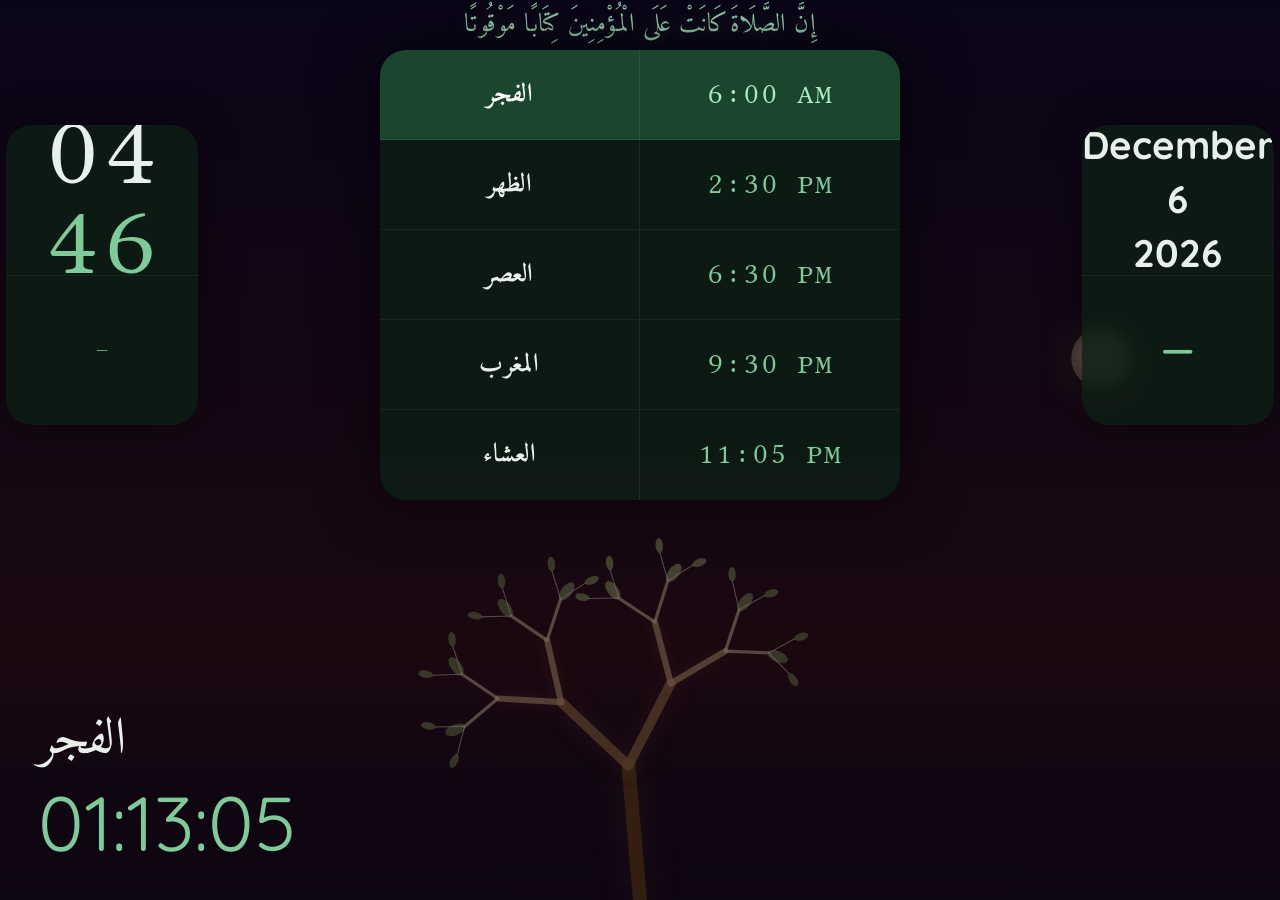
==== index.html @ 0113de21 "Add files via upload" ====
<!DOCTYPE html>
<html lang="en">

<head>
  <meta charset="UTF-8">
  <meta name="viewport" content="width=device-width, initial-scale=1.0">
  <title>Salati</title>
  <link rel="stylesheet" href="styles.css">
  <link href="https://fonts.googleapis.com/css2?family=Libertinus+Mono&display=swap" rel="stylesheet">
  <link href="https://fonts.googleapis.com/css2?family=Quicksand:wght@400;500;600;700&display=swap" rel="stylesheet">
  <link href="https://fonts.googleapis.com/css2?family=Amiri:wght@400;700&display=swap" rel="stylesheet">
</head>

<body>

  <!-- Tree layer (behind everything) -->
  <canvas id="stars"></canvas>
  <canvas id="tree"></canvas>
  <canvas id="tree-fg"></canvas>
  <div id="fog"></div>

  <!-- Arabic verse at top -->
  <div id="arabic-verse">إِنَّ الصَّلَاةَ كَانَتْ عَلَى الْمُؤْمِنِينَ كِتَابًا مَوْقُوتًا</div>

  <!-- UI layer -->
  <div id="panel-left">
    <div class="panel-half panel-top" id="panel-time">
      <span id="timeHour">00</span>
      <span id="timeMinute">00</span>
    </div>
    <div class="panel-half panel-bottom" id="panel-weather">
      <span id="currentWeather">—</span>
    </div>
  </div>

  <div id="prayer-table">

    <div class="prayer-row" id="fajrrow">
      <div class="col prayername" id="fajr-name">الفجر</div>
      <div class="col prayeriqamah" id="fajr-iqamah">6:00 AM</div>
    </div>

    <div class="prayer-row" id="dhuhrrow">
      <div class="col prayername" id="dhuhr-name">الظهر</div>
      <div class="col prayeriqamah" id="dhuhr-iqamah">2:30 PM</div>
    </div>

    <div class="prayer-row" id="asrrow">
      <div class="col prayername" id="asr-name">العصر</div>
      <div class="col prayeriqamah" id="asr-iqamah">6:30 PM</div>
    </div>

    <div class="prayer-row" id="maghribrow">
      <div class="col prayername" id="maghrib-name">المغرب</div>
      <div class="col prayeriqamah" id="maghrib-iqamah">9:30 PM</div>
    </div>

    <div class="prayer-row" id="isharow">
      <div class="col prayername" id="isha-name">العشاء</div>
      <div class="col prayeriqamah" id="isha-iqamah">11:05 PM</div>
    </div>

  </div>

  <div id="panel-right">
    <div class="panel-half panel-top" id="panel-date">
      <span id="currentDate">—</span>
    </div>
    <div class="panel-half panel-bottom" id="panel-hijri">
      <span id="hijriDate">—</span>
    </div>
  </div>

  <div id="countdown">
    <span id="countdown-name">—</span>
    <br>
    <span id="countdown-time">--:--:--</span>
  </div>

  <script src="tree.js"></script>
  <script src="app.js"></script>
</body>

</html>
---- styles.css ----
*, *::before, *::after {
  box-sizing: border-box;
  margin: 0;
  padding: 0;
}

body {
  background-color: #090c14;
  min-height: 100vh;
  position: relative;
  font-family: 'Quicksand', sans-serif;
  overflow: hidden;
}

/* ─── Tree layer ─── */
#stars,
#tree {
  position: fixed;
  inset: 0;
  display: block;
  z-index: 0;
  pointer-events: none;
}

#fog {
  position: fixed;
  bottom: 0; left: 0; right: 0;
  height: 22vh;
  z-index: 1;
  pointer-events: none;
}

#tree-fg {
  position: fixed;
  inset: 0;
  display: block;
  z-index: 10;
  pointer-events: none;
}

/* ─── Countdown ─── */
#countdown {
  position: fixed;
  bottom: 3vh;
  left: 3vw;
  z-index: 2;
  text-align: left;
  line-height: 1.3;
  pointer-events: none;
}

#countdown-name {
  font-family: 'Amiri', serif;
  font-size: 4vw;
  color: #e8f0eb;
  direction: rtl;
  display: inline;
}

#countdown #countdown-name ~ * {
  font-family: 'Quicksand', sans-serif;
}

/* "in" text */
#countdown {
  font-family: 'Quicksand', sans-serif;
  font-size: 3vw;
  color: rgba(168, 236, 192, 0.6);
}

#countdown-time {
  font-family: 'Libertinus Mono', monospace;
  font-size: 6vw;
  color: #7ecb99;
  display: block;
}


#arabic-verse {
  position: absolute;
  top: 0;
  left: 50%;
  transform: translateX(-50%);
  width: 90vw;
  height: 5.5vh;
  display: flex;
  align-items: center;
  justify-content: center;
  z-index: 2;
  font-family: 'Amiri', 'Scheherazade New', serif;
  font-size: 2vw;
  color: rgba(168, 236, 192, 0.85);
  text-align: center;
  direction: rtl;
  letter-spacing: 0.02em;
  text-shadow: 0 0 20px rgba(126, 203, 153, 0.4);
}


#prayer-table {
  width: 66vw;
  max-width: 520px;
  display: flex;
  flex-direction: column;
  border-radius: 2vw;
  overflow: hidden;
  box-shadow: 0 0 60px rgba(0, 0, 0, 0.6);
  position: absolute;
  top: 5.5vh;
  left: 50%;
  transform: translateX(-50%);
  z-index: 2;
}

/* ─── Each Row ─── */
.prayer-row {
  display: flex;
  flex-direction: row;
  height: 11.4vh;
  border-bottom: 1px solid rgba(255, 255, 255, 0.06);
  background-color: rgba(13, 31, 20, 0.82);
  backdrop-filter: blur(6px);
  transition: background-color 0.6s ease;
}

.prayer-row:last-child {
  border-bottom: none;
}

/* ─── Columns ─── */
.col {
  display: flex;
  align-items: center;
  justify-content: center;
  white-space: nowrap;
  overflow: hidden;
  text-overflow: ellipsis;
}

.prayername {
  width: 50%;
  font-family: 'Amiri', serif;
  font-size: 4vw;
  font-weight: 700;
  color: #e8f0eb;
  letter-spacing: 0.02em;
  border-right: 1px solid rgba(255, 255, 255, 0.08);
  direction: rtl;
}

.prayeriqamah {
  width: 50%;
  font-family: 'Libertinus Mono', monospace;
  font-size: 4vw;
  font-weight: 400;
  color: #7ecb99;
  letter-spacing: 0.04em;
}

/* ─── Highlighted Row (next prayer) ─── */
.prayer-row.highlight {
  background-color: rgba(30, 77, 48, 0.90);
  transition: background-color 0.6s ease;
}

.prayer-row.highlight .prayername {
  color: #ffffff;
}

.prayer-row.highlight .prayeriqamah {
  color: #a8ecc0;
}

/* ─── Side Panels ─── */
#panel-left,
#panel-right {
  position: absolute;
  width: 15vw;
  display: flex;
  flex-direction: column;
  border-radius: 2vw;
  overflow: hidden;
  box-shadow: 0 0 40px rgba(0, 0, 0, 0.4);
  z-index: 2;
}

#panel-left {
  right: calc(50% + 33vw + 1.5vw);
}

#panel-right {
  left: calc(50% + 33vw + 1.5vw);
}

.panel-half {
  flex: 1;
  background-color: rgba(13, 31, 20, 0.82);
  backdrop-filter: blur(6px);
  display: flex;
  flex-direction: column;
  align-items: center;
  justify-content: center;
  overflow: hidden;
}

.panel-half.panel-top {
  border-bottom: 1px solid rgba(255, 255, 255, 0.06);
}

/* Time */
#panel-time #timeHour,
#panel-time #timeMinute {
  font-family: 'Libertinus Mono', monospace;
  font-weight: 400;
  line-height: 1;
  color: #e8f0eb;
}

#panel-time #timeHour   { font-size: 7vw; }
#panel-time #timeMinute { font-size: 7vw; color: #7ecb99; }

/* Weather */
#panel-weather #currentWeather {
  font-family: 'Libertinus Mono', monospace;
  font-weight: 400;
  color: #7ecb99;
  display: flex;
  align-items: center;
  justify-content: center;
}

#tempNumber {
  font-size: 6vw;
  color: #7ecb99;
}

/* Gregorian Date */
#panel-date #currentDate {
  font-family: 'Quicksand', sans-serif;
  font-size: 3vw;
  font-weight: 700;
  color: #e8f0eb;
  text-align: center;
  line-height: 1.4;
}

/* Hijri Date */
#panel-hijri #hijriDate {
  font-family: 'Quicksand', sans-serif;
  font-size: 3vw;
  font-weight: 600;
  color: #7ecb99;
  text-align: center;
  line-height: 1.4;
}

/* ─── Responsive font scaling for larger vertical displays ─── */
@media (min-width: 600px) {
  .prayername,
  .prayeriqamah {
    font-size: 2.8vw;
  }
}

@media (min-width: 1080px) {
  .prayername,
  .prayeriqamah {
    font-size: 2vw;
  }

  .prayer-row {
    height: 10vh;
  }
}
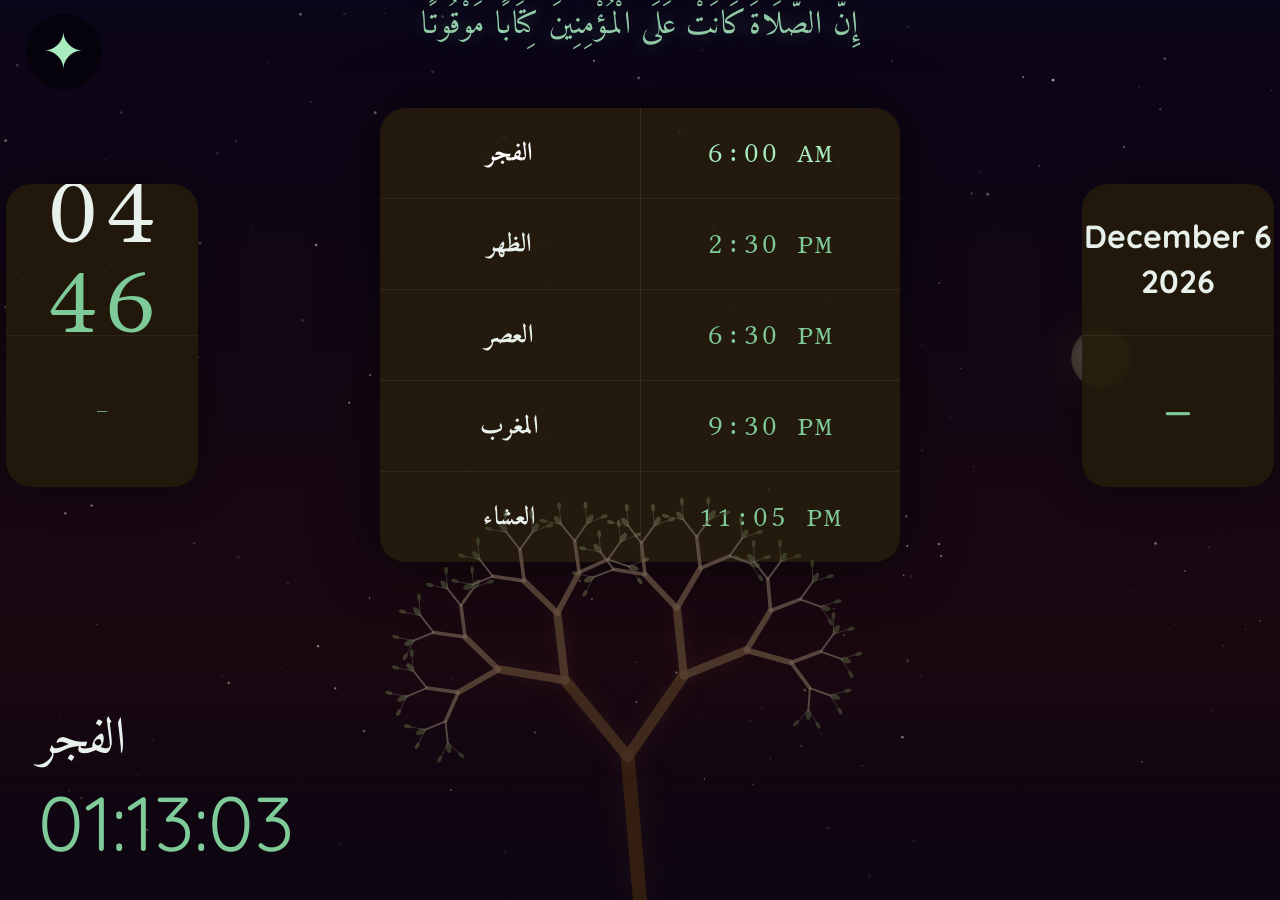
==== commit fc565d70: "Add files via upload" ====
--- a/index.html
+++ b/index.html
@@ -9,6 +9,7 @@
   <link href="https://fonts.googleapis.com/css2?family=Libertinus+Mono&display=swap" rel="stylesheet">
   <link href="https://fonts.googleapis.com/css2?family=Quicksand:wght@400;500;600;700&display=swap" rel="stylesheet">
   <link href="https://fonts.googleapis.com/css2?family=Amiri:wght@400;700&display=swap" rel="stylesheet">
+  <link rel="stylesheet" href="https://cdnjs.cloudflare.com/ajax/libs/font-awesome/6.5.0/css/all.min.css">
 </head>
 
 <body>
@@ -21,6 +22,10 @@
 
   <!-- Arabic verse at top -->
   <div id="arabic-verse">إِنَّ الصَّلَاةَ كَانَتْ عَلَى الْمُؤْمِنِينَ كِتَابًا مَوْقُوتًا</div>
+
+  <canvas id="weather-canvas"></canvas>
+
+  <div id="weather-toggle" title="Tap to change weather">✦</div>
 
   <!-- UI layer -->
   <div id="panel-left">
@@ -78,6 +83,7 @@
   </div>
 
   <script src="tree.js"></script>
+  <script src="weather.js"></script>
   <script src="app.js"></script>
 </body>
 
--- a/styles.css
+++ b/styles.css
@@ -1,4 +1,11 @@
-*, *::before, *::after {
+:root {
+  --row-bg:      rgba(13, 31, 20, 0.92);
+  --panel-bg:    rgba(13, 31, 20, 0.92);
+  --row-hi-from: rgba(30, 77, 48, 0.90);
+  --row-hi-to:   rgba(42, 105, 65, 0.95);
+}
+
+
   box-sizing: border-box;
   margin: 0;
   padding: 0;
@@ -13,7 +20,14 @@
 }
 
 /* ─── Tree layer ─── */
-#stars,
+#stars {
+  position: fixed;
+  inset: 0;
+  display: block;
+  z-index: 1;
+  pointer-events: none;
+}
+
 #tree {
   position: fixed;
   inset: 0;
@@ -38,7 +52,42 @@
   pointer-events: none;
 }
 
-/* ─── Countdown ─── */
+#weather-canvas {
+  position: fixed;
+  inset: 0;
+  display: block;
+  z-index: 3;
+  pointer-events: none;
+}
+
+/* ─── Weather Toggle Icon ─── */
+#weather-toggle {
+  position: fixed;
+  top: 1.5vh;
+  left: 2vw;
+  font-size: 4vw;
+  z-index: 15;
+  cursor: pointer;
+  user-select: none;
+  line-height: 1;
+  pointer-events: all;
+  color: #a8ecc0;
+  background: rgba(0, 0, 0, 0.45);
+  border-radius: 50%;
+  width: 6vw;
+  height: 6vw;
+  display: flex;
+  align-items: center;
+  justify-content: center;
+  transition: background 0.2s ease, transform 0.2s ease;
+}
+
+#weather-toggle:hover {
+  background: rgba(0, 0, 0, 0.65);
+  transform: scale(1.1);
+}
+
+
 #countdown {
   position: fixed;
   bottom: 3vh;
@@ -88,11 +137,12 @@
   justify-content: center;
   z-index: 2;
   font-family: 'Amiri', 'Scheherazade New', serif;
-  font-size: 2vw;
+  font-size: 2.5vw;
   color: rgba(168, 236, 192, 0.85);
   text-align: center;
   direction: rtl;
   letter-spacing: 0.02em;
+  pointer-events: none;
   text-shadow: 0 0 20px rgba(126, 203, 153, 0.4);
 }
 
@@ -106,7 +156,7 @@
   overflow: hidden;
   box-shadow: 0 0 60px rgba(0, 0, 0, 0.6);
   position: absolute;
-  top: 5.5vh;
+  top: 12vh;
   left: 50%;
   transform: translateX(-50%);
   z-index: 2;
@@ -116,10 +166,9 @@
 .prayer-row {
   display: flex;
   flex-direction: row;
-  height: 11.4vh;
+  height: 9vh;
   border-bottom: 1px solid rgba(255, 255, 255, 0.06);
-  background-color: rgba(13, 31, 20, 0.82);
-  backdrop-filter: blur(6px);
+  background-color: var(--row-bg);
   transition: background-color 0.6s ease;
 }
 
@@ -140,7 +189,7 @@
 .prayername {
   width: 50%;
   font-family: 'Amiri', serif;
-  font-size: 4vw;
+  font-size: 7.5vw;
   font-weight: 700;
   color: #e8f0eb;
   letter-spacing: 0.02em;
@@ -151,16 +200,21 @@
 .prayeriqamah {
   width: 50%;
   font-family: 'Libertinus Mono', monospace;
-  font-size: 4vw;
-  font-weight: 400;
+  font-size: 5.5vw;
   color: #7ecb99;
   letter-spacing: 0.04em;
+}
+
+/* ─── Highlight pulse keyframe ─── */
+@keyframes rowPulse {
+  0%   { background-color: var(--row-hi-from); }
+  50%  { background-color: var(--row-hi-to);   }
+  100% { background-color: var(--row-hi-from); }
 }
 
 /* ─── Highlighted Row (next prayer) ─── */
 .prayer-row.highlight {
-  background-color: rgba(30, 77, 48, 0.90);
-  transition: background-color 0.6s ease;
+  animation: rowPulse 3s ease-in-out infinite;
 }
 
 .prayer-row.highlight .prayername {
@@ -194,8 +248,7 @@
 
 .panel-half {
   flex: 1;
-  background-color: rgba(13, 31, 20, 0.82);
-  backdrop-filter: blur(6px);
+  background-color: var(--panel-bg);
   display: flex;
   flex-direction: column;
   align-items: center;
@@ -230,14 +283,14 @@
 }
 
 #tempNumber {
-  font-size: 6vw;
+  font-size: 5vw;
   color: #7ecb99;
 }
 
 /* Gregorian Date */
 #panel-date #currentDate {
   font-family: 'Quicksand', sans-serif;
-  font-size: 3vw;
+  font-size: 2.5vw;
   font-weight: 700;
   color: #e8f0eb;
   text-align: center;
@@ -247,7 +300,7 @@
 /* Hijri Date */
 #panel-hijri #hijriDate {
   font-family: 'Quicksand', sans-serif;
-  font-size: 3vw;
+  font-size: 2.5vw;
   font-weight: 600;
   color: #7ecb99;
   text-align: center;
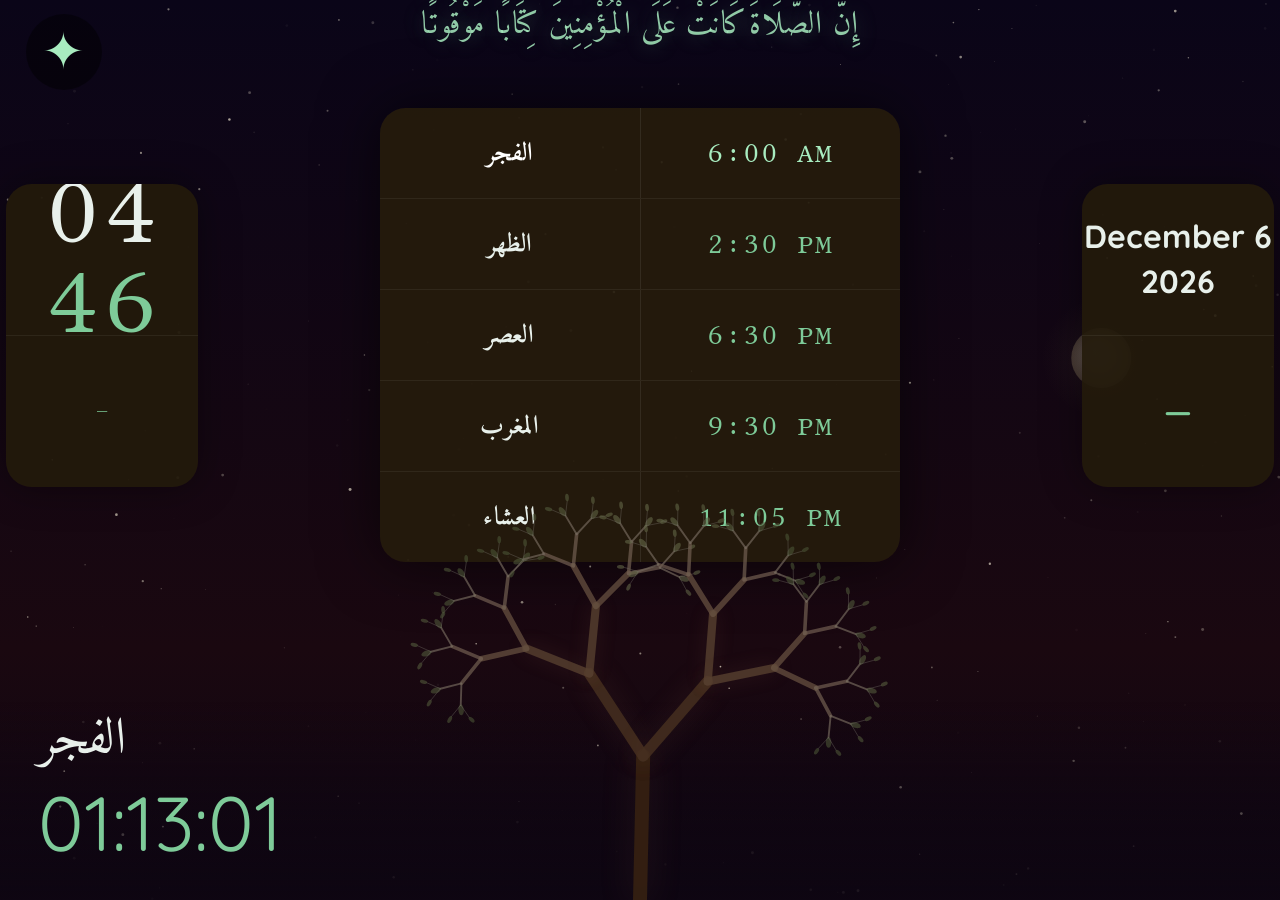
==== commit 0516576a: "Add files via upload" ====
--- a/index.html
+++ b/index.html
@@ -5,6 +5,8 @@
   <meta charset="UTF-8">
   <meta name="viewport" content="width=device-width, initial-scale=1.0">
   <title>Salati</title>
+  <link rel="manifest" href="/Salati/manifest.json">
+  <meta name="theme-color" content="#090c14">
   <link rel="stylesheet" href="styles.css">
   <link href="https://fonts.googleapis.com/css2?family=Libertinus+Mono&display=swap" rel="stylesheet">
   <link href="https://fonts.googleapis.com/css2?family=Quicksand:wght@400;500;600;700&display=swap" rel="stylesheet">
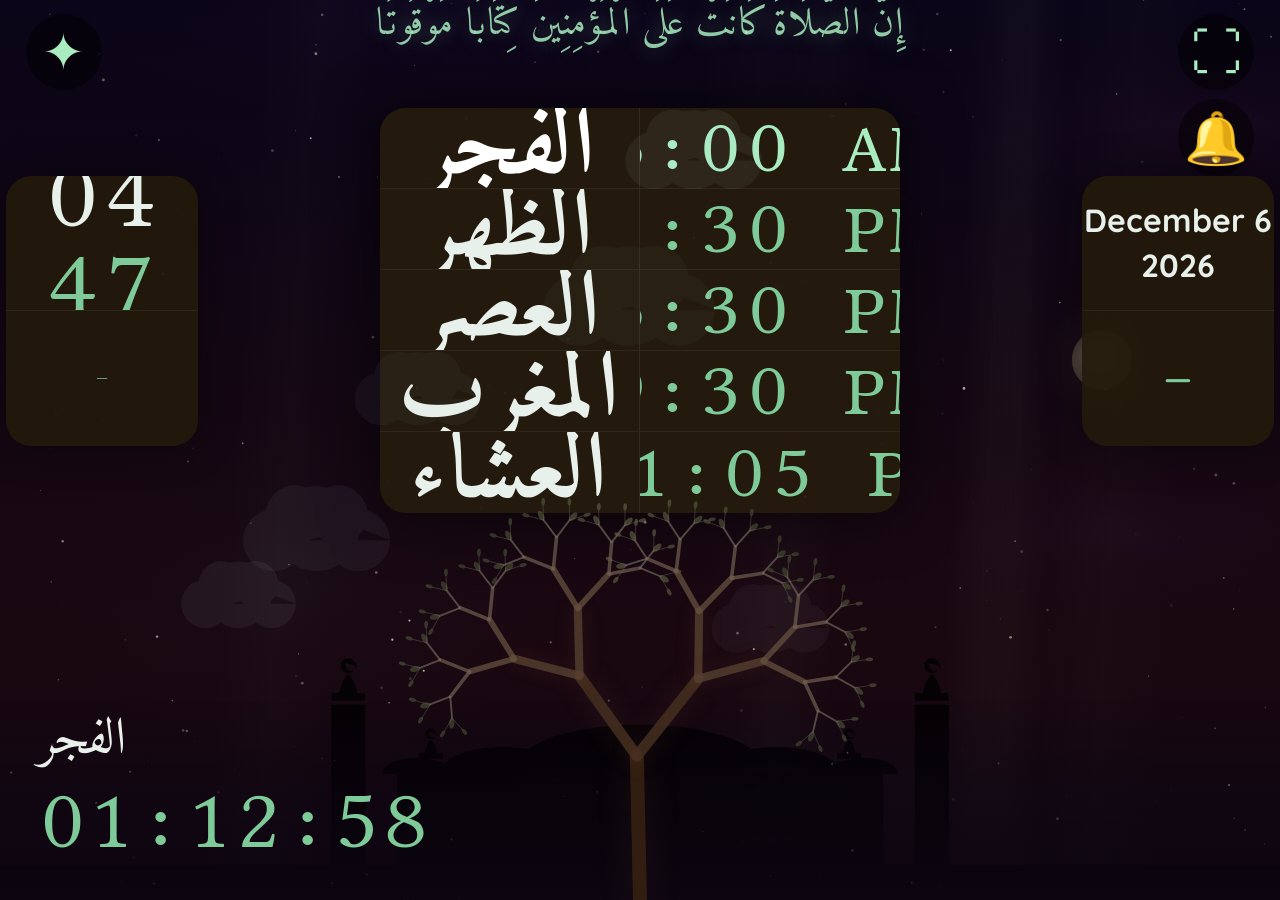
==== commit bd11a7c3: "Add files via upload" ====
--- a/index.html
+++ b/index.html
@@ -1,9 +1,11 @@
 <!DOCTYPE html>
-<html lang="en">
+<html lang="ar-x-notranslate" translate="no">
 
 <head>
   <meta charset="UTF-8">
   <meta name="viewport" content="width=device-width, initial-scale=1.0">
+  <meta name="google" content="notranslate">
+  <meta http-equiv="Content-Language" content="ar">
   <title>Salati</title>
   <link rel="manifest" href="/Salati/manifest.json">
   <meta name="theme-color" content="#090c14">
@@ -11,7 +13,6 @@
   <link href="https://fonts.googleapis.com/css2?family=Libertinus+Mono&display=swap" rel="stylesheet">
   <link href="https://fonts.googleapis.com/css2?family=Quicksand:wght@400;500;600;700&display=swap" rel="stylesheet">
   <link href="https://fonts.googleapis.com/css2?family=Amiri:wght@400;700&display=swap" rel="stylesheet">
-  <link rel="stylesheet" href="https://cdnjs.cloudflare.com/ajax/libs/font-awesome/6.5.0/css/all.min.css">
 </head>
 
 <body>
@@ -28,6 +29,10 @@
   <canvas id="weather-canvas"></canvas>
 
   <div id="weather-toggle" title="Tap to change weather">✦</div>
+  <div id="right-controls">
+    <div id="fullscreen-toggle" title="Toggle fullscreen">⛶</div>
+    <div id="sound-toggle" title="Toggle sound">🔔</div>
+  </div>
 
   <!-- UI layer -->
   <div id="panel-left">
--- a/styles.css
+++ b/styles.css
@@ -1,11 +1,11 @@
 :root {
-  --row-bg:      rgba(13, 31, 20, 0.92);
-  --panel-bg:    rgba(13, 31, 20, 0.92);
-  --row-hi-from: rgba(30, 77, 48, 0.90);
-  --row-hi-to:   rgba(42, 105, 65, 0.95);
-}
-
-
+  --row-bg:        rgba(13, 31, 20, 0.92);
+  --panel-bg:      rgba(13, 31, 20, 0.92);
+  --row-hi-from:   rgba(30, 77, 48, 0.90);
+  --row-hi-to:     rgba(42, 105, 65, 0.95);
+}
+
+*, *::before, *::after {
   box-sizing: border-box;
   margin: 0;
   padding: 0;
@@ -19,20 +19,20 @@
   overflow: hidden;
 }
 
-/* ─── Tree layer ─── */
+/* ─── Canvas layers ─── */
+#tree {
+  position: fixed;
+  inset: 0;
+  display: block;
+  z-index: 0;
+  pointer-events: none;
+}
+
 #stars {
   position: fixed;
   inset: 0;
   display: block;
   z-index: 1;
-  pointer-events: none;
-}
-
-#tree {
-  position: fixed;
-  inset: 0;
-  display: block;
-  z-index: 0;
   pointer-events: none;
 }
 
@@ -40,7 +40,15 @@
   position: fixed;
   bottom: 0; left: 0; right: 0;
   height: 22vh;
-  z-index: 1;
+  z-index: 2;
+  pointer-events: none;
+}
+
+#weather-canvas {
+  position: fixed;
+  inset: 0;
+  display: block;
+  z-index: 3;
   pointer-events: none;
 }
 
@@ -52,15 +60,7 @@
   pointer-events: none;
 }
 
-#weather-canvas {
-  position: fixed;
-  inset: 0;
-  display: block;
-  z-index: 3;
-  pointer-events: none;
-}
-
-/* ─── Weather Toggle Icon ─── */
+/* ─── Weather Toggle ─── */
 #weather-toggle {
   position: fixed;
   top: 1.5vh;
@@ -87,44 +87,46 @@
   transform: scale(1.1);
 }
 
-
-#countdown {
-  position: fixed;
-  bottom: 3vh;
-  left: 3vw;
-  z-index: 2;
-  text-align: left;
-  line-height: 1.3;
-  pointer-events: none;
-}
-
-#countdown-name {
-  font-family: 'Amiri', serif;
+#right-controls {
+  position: fixed;
+  top: 1.5vh;
+  right: 2vw;
+  z-index: 15;
+  display: flex;
+  flex-direction: column;
+  gap: 1vh;
+  pointer-events: all;
+}
+
+#fullscreen-toggle,
+#sound-toggle {
   font-size: 4vw;
-  color: #e8f0eb;
-  direction: rtl;
-  display: inline;
-}
-
-#countdown #countdown-name ~ * {
-  font-family: 'Quicksand', sans-serif;
-}
-
-/* "in" text */
-#countdown {
-  font-family: 'Quicksand', sans-serif;
-  font-size: 3vw;
-  color: rgba(168, 236, 192, 0.6);
-}
-
-#countdown-time {
-  font-family: 'Libertinus Mono', monospace;
-  font-size: 6vw;
-  color: #7ecb99;
-  display: block;
-}
-
-
+  cursor: pointer;
+  user-select: none;
+  line-height: 1;
+  color: #a8ecc0;
+  background: rgba(0, 0, 0, 0.45);
+  border-radius: 50%;
+  width: 6vw;
+  height: 6vw;
+  display: flex;
+  align-items: center;
+  justify-content: center;
+  transition: background 0.2s ease, transform 0.2s ease;
+}
+
+#fullscreen-toggle:hover,
+#sound-toggle:hover {
+  background: rgba(0, 0, 0, 0.65);
+  transform: scale(1.1);
+}
+
+#sound-toggle.muted {
+  color: rgba(168, 236, 192, 0.35);
+  background: rgba(0, 0, 0, 0.25);
+}
+
+/* ─── Arabic Verse ─── */
 #arabic-verse {
   position: absolute;
   top: 0;
@@ -137,7 +139,7 @@
   justify-content: center;
   z-index: 2;
   font-family: 'Amiri', 'Scheherazade New', serif;
-  font-size: 2.5vw;
+  font-size: 3vw;
   color: rgba(168, 236, 192, 0.85);
   text-align: center;
   direction: rtl;
@@ -146,7 +148,7 @@
   text-shadow: 0 0 20px rgba(126, 203, 153, 0.4);
 }
 
-
+/* ─── Prayer Table ─── */
 #prayer-table {
   width: 66vw;
   max-width: 520px;
@@ -162,7 +164,6 @@
   z-index: 2;
 }
 
-/* ─── Each Row ─── */
 .prayer-row {
   display: flex;
   flex-direction: row;
@@ -176,7 +177,6 @@
   border-bottom: none;
 }
 
-/* ─── Columns ─── */
 .col {
   display: flex;
   align-items: center;
@@ -205,25 +205,19 @@
   letter-spacing: 0.04em;
 }
 
-/* ─── Highlight pulse keyframe ─── */
+/* ─── Highlight pulse ─── */
 @keyframes rowPulse {
   0%   { background-color: var(--row-hi-from); }
   50%  { background-color: var(--row-hi-to);   }
   100% { background-color: var(--row-hi-from); }
 }
 
-/* ─── Highlighted Row (next prayer) ─── */
 .prayer-row.highlight {
   animation: rowPulse 3s ease-in-out infinite;
 }
 
-.prayer-row.highlight .prayername {
-  color: #ffffff;
-}
-
-.prayer-row.highlight .prayeriqamah {
-  color: #a8ecc0;
-}
+.prayer-row.highlight .prayername  { color: #ffffff; }
+.prayer-row.highlight .prayeriqamah { color: #a8ecc0; }
 
 /* ─── Side Panels ─── */
 #panel-left,
@@ -238,13 +232,8 @@
   z-index: 2;
 }
 
-#panel-left {
-  right: calc(50% + 33vw + 1.5vw);
-}
-
-#panel-right {
-  left: calc(50% + 33vw + 1.5vw);
-}
+#panel-left  { right: calc(50% + 33vw + 1.5vw); }
+#panel-right { left:  calc(50% + 33vw + 1.5vw); }
 
 .panel-half {
   flex: 1;
@@ -272,7 +261,7 @@
 #panel-time #timeHour   { font-size: 7vw; }
 #panel-time #timeMinute { font-size: 7vw; color: #7ecb99; }
 
-/* Weather */
+/* Temperature */
 #panel-weather #currentWeather {
   font-family: 'Libertinus Mono', monospace;
   font-weight: 400;
@@ -307,21 +296,31 @@
   line-height: 1.4;
 }
 
-/* ─── Responsive font scaling for larger vertical displays ─── */
-@media (min-width: 600px) {
-  .prayername,
-  .prayeriqamah {
-    font-size: 2.8vw;
-  }
-}
-
-@media (min-width: 1080px) {
-  .prayername,
-  .prayeriqamah {
-    font-size: 2vw;
-  }
-
-  .prayer-row {
-    height: 10vh;
-  }
-}
+/* ─── Countdown ─── */
+#countdown {
+  position: fixed;
+  bottom: 3vh;
+  left: 3vw;
+  z-index: 2;
+  text-align: left;
+  line-height: 1.3;
+  pointer-events: none;
+  font-family: 'Quicksand', sans-serif;
+  font-size: 3vw;
+  color: rgba(168, 236, 192, 0.6);
+}
+
+#countdown-name {
+  font-family: 'Amiri', serif;
+  font-size: 4vw;
+  color: #e8f0eb;
+  direction: rtl;
+  display: inline;
+}
+
+#countdown-time {
+  font-family: 'Libertinus Mono', monospace;
+  font-size: 6vw;
+  color: #7ecb99;
+  display: block;
+}
